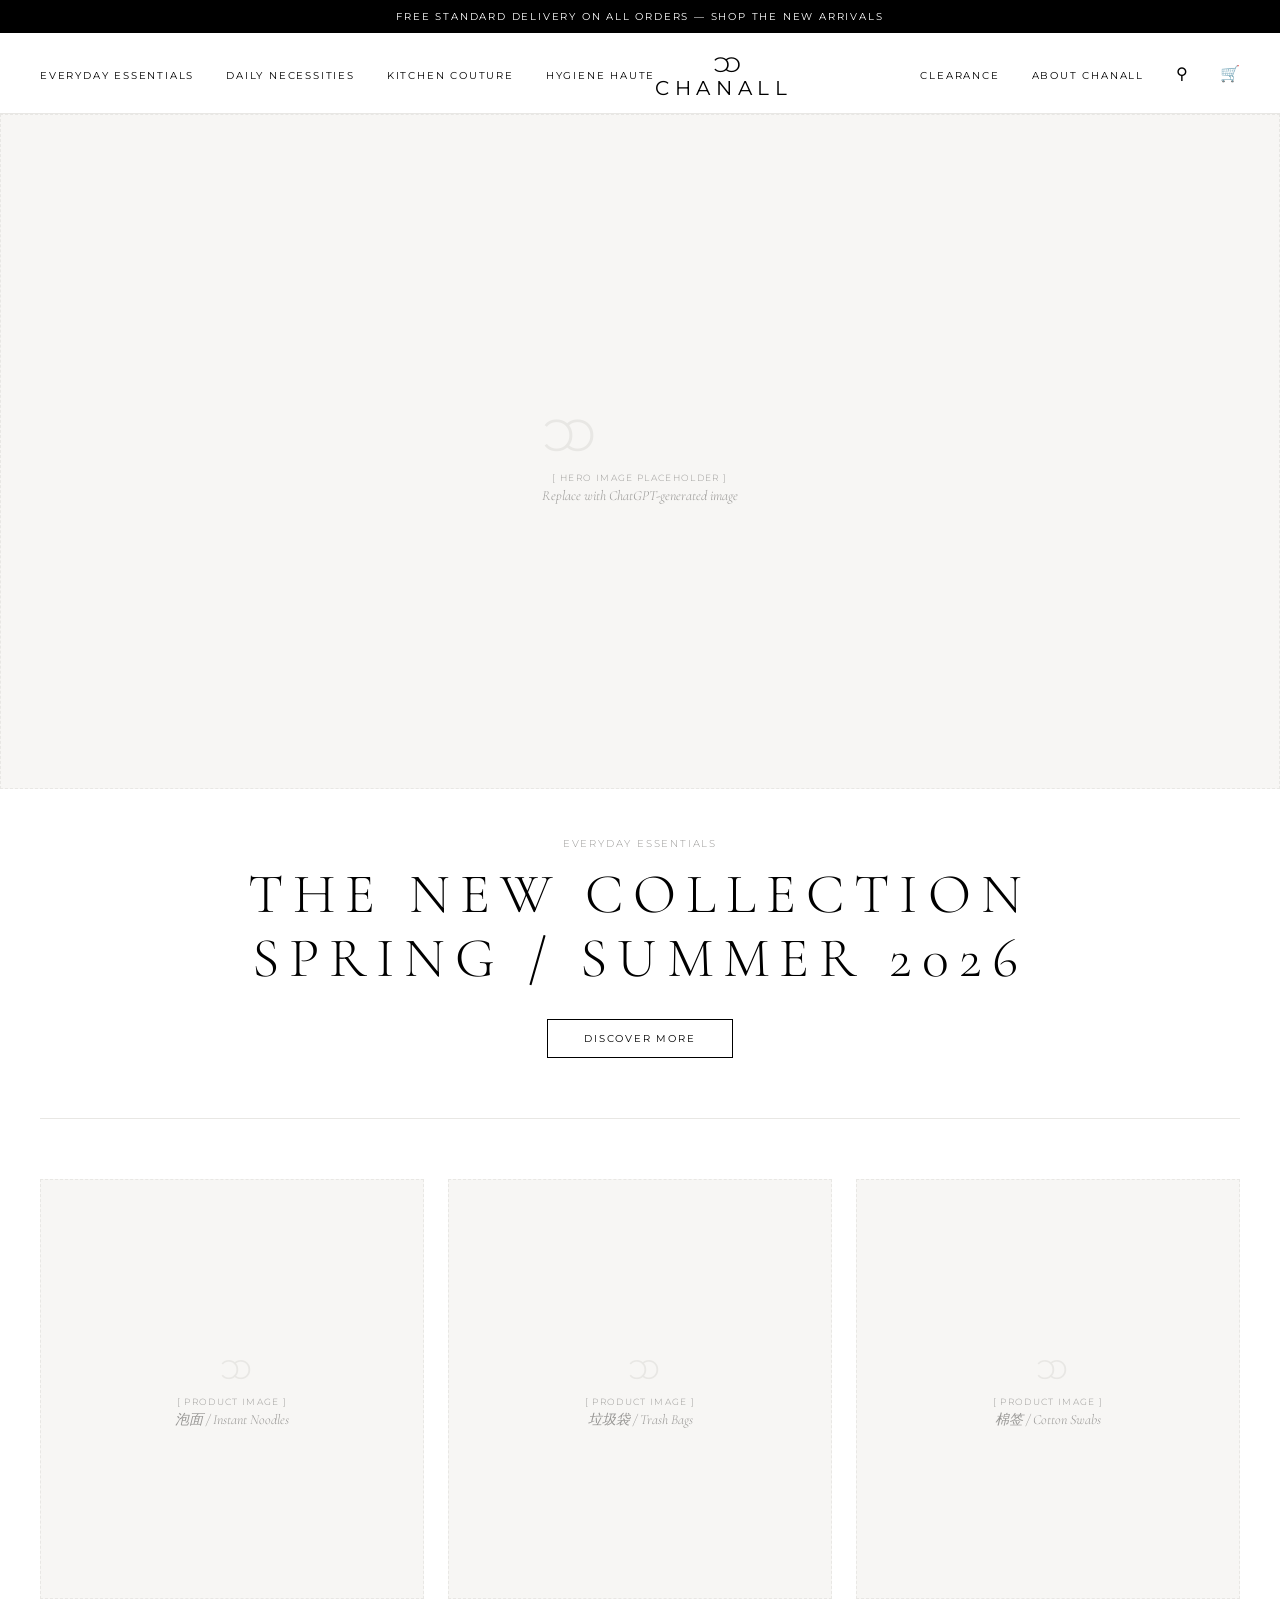
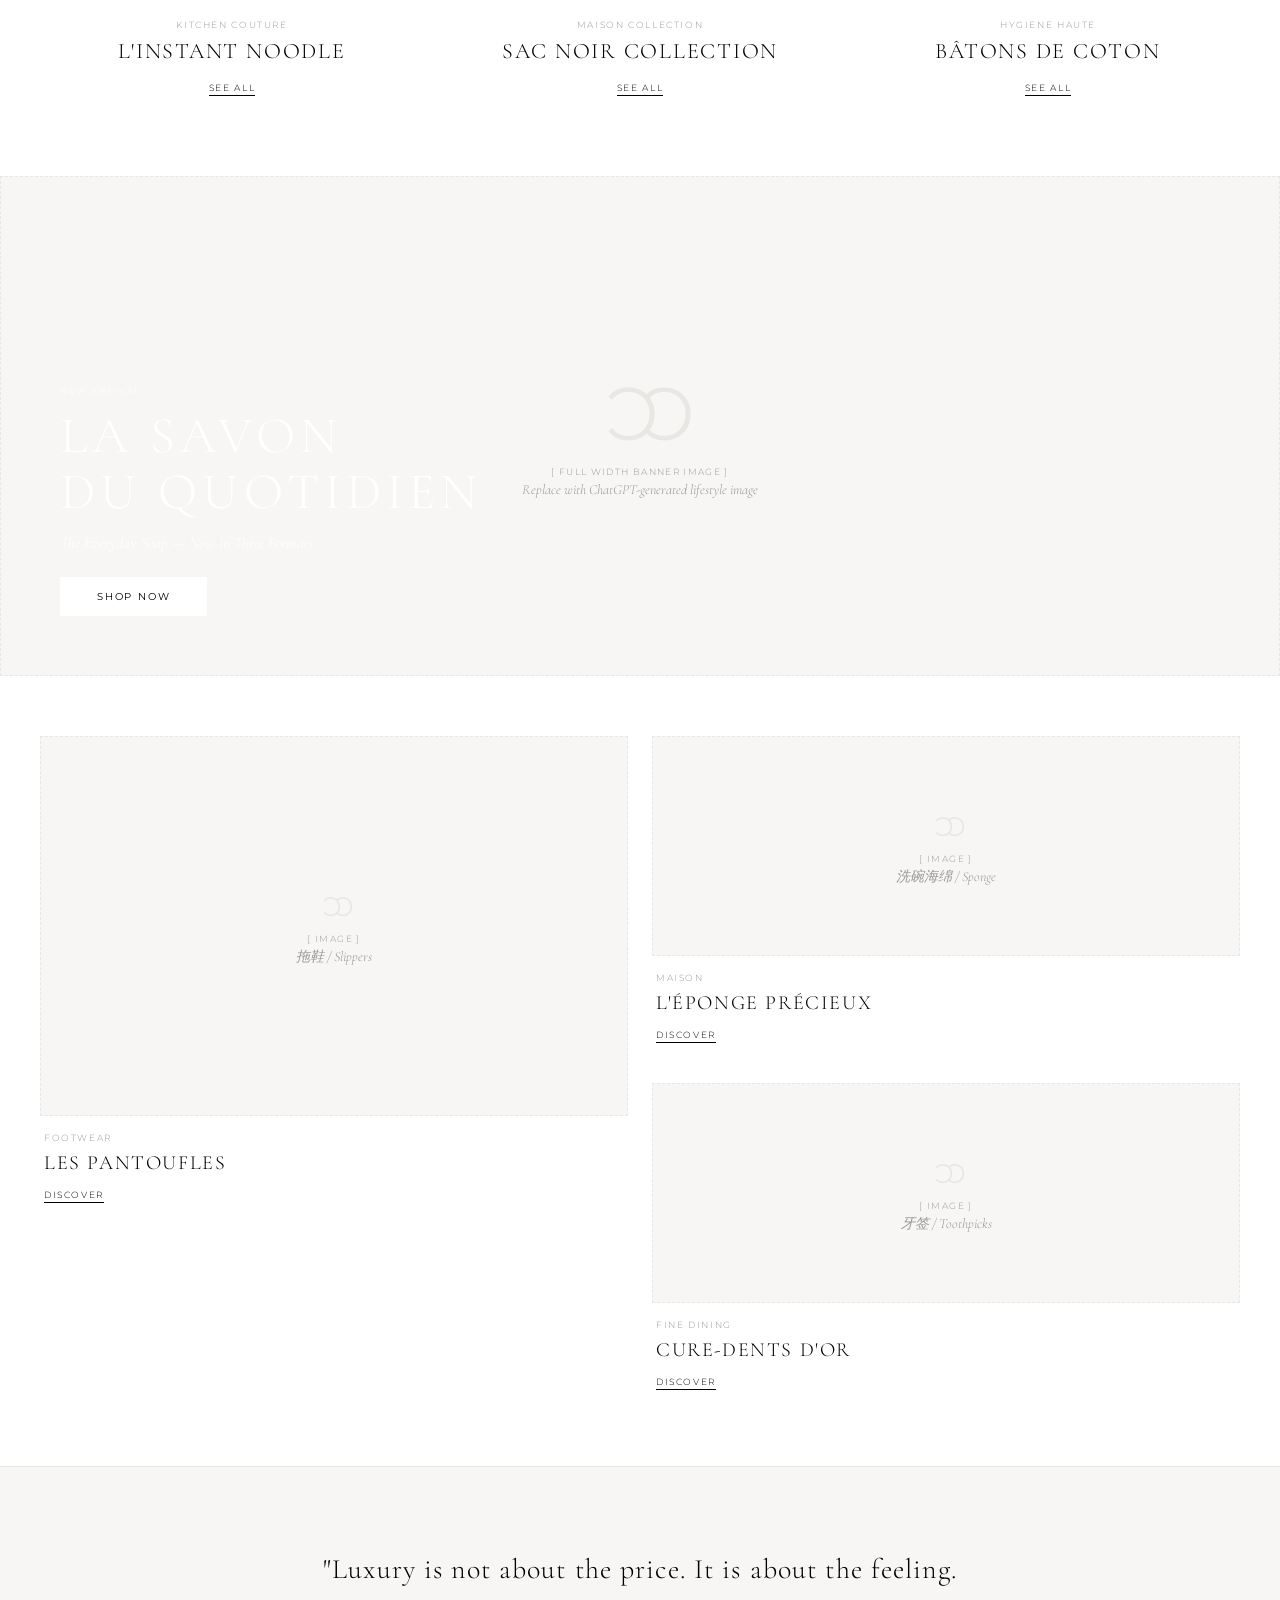
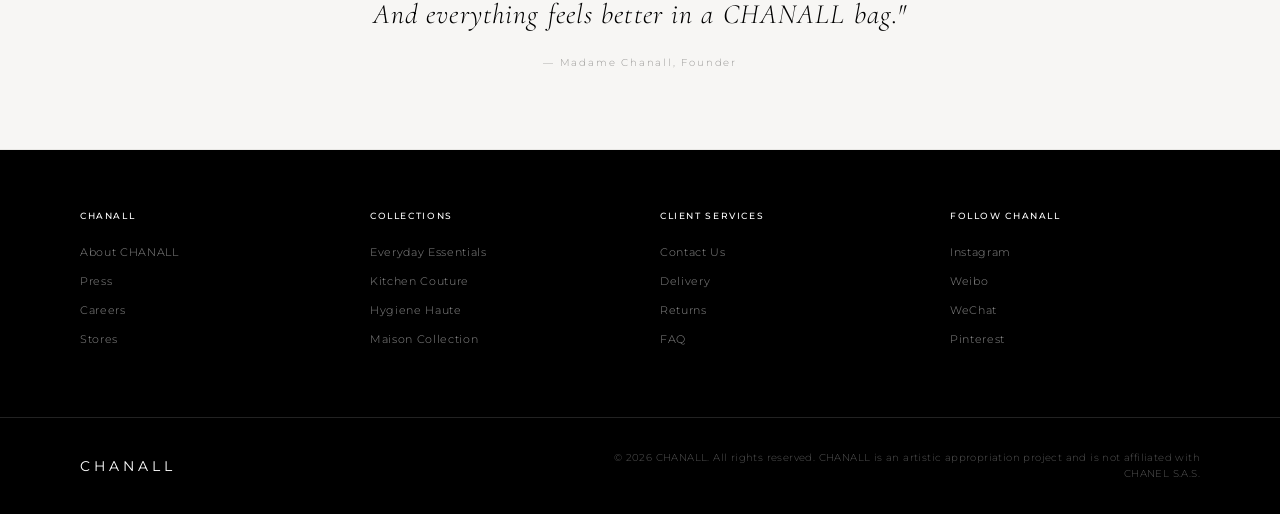
==== index.html @ a4c9423a "Add files via upload" ====
<!DOCTYPE html>
<html lang="en">
<head>
  <meta charset="UTF-8" />
  <meta name="viewport" content="width=device-width, initial-scale=1.0" />
  <title>CHANALL — Official Website</title>
  <link rel="stylesheet" href="style.css" />
  <link href="https://fonts.googleapis.com/css2?family=Cormorant+Garamond:ital,wght@0,300;0,400;0,500;1,300;1,400&family=Montserrat:wght@300;400;500&display=swap" rel="stylesheet" />
</head>
<body>

  <!-- TOP ANNOUNCEMENT BAR -->
  <div class="announcement-bar">
    FREE STANDARD DELIVERY ON ALL ORDERS — SHOP THE NEW ARRIVALS
  </div>

  <!-- HEADER / NAV -->
  <header class="site-header">
    <nav class="nav-top">
      <ul class="nav-left">
        <li><a href="collection.html">EVERYDAY ESSENTIALS</a></li>
        <li><a href="collection.html">DAILY NECESSITIES</a></li>
        <li><a href="collection.html">KITCHEN COUTURE</a></li>
        <li><a href="collection.html">HYGIENE HAUTE</a></li>
      </ul>
      <div class="logo">
        <a href="index.html">
          <div class="logo-emblem">
            <span class="cc-logo">ↄↄ</span>
          </div>
          <div class="brand-name">CHANALL</div>
        </a>
      </div>
      <ul class="nav-right">
        <li><a href="collection.html">CLEARANCE</a></li>
        <li><a href="about.html">ABOUT CHANALL</a></li>
        <li><a href="#" class="icon-link">&#9906;</a></li>
        <li><a href="#" class="icon-link">&#128722;</a></li>
      </ul>
    </nav>
  </header>

  <!-- HERO SECTION -->
  <section class="hero">
    <div class="hero-image-wrapper">
      <div class="hero-placeholder">
        <div class="placeholder-inner">
          <span class="cc-watermark">ↄↄ</span>
          <p class="placeholder-label">[ HERO IMAGE PLACEHOLDER ]</p>
          <p class="placeholder-sub">Replace with ChatGPT-generated image</p>
        </div>
      </div>
    </div>
    <div class="hero-text">
      <p class="hero-category">EVERYDAY ESSENTIALS</p>
      <h1 class="hero-title">THE NEW COLLECTION<br>SPRING / SUMMER 2026</h1>
      <a href="collection.html" class="btn-outline">DISCOVER MORE</a>
    </div>
  </section>

  <!-- DIVIDER -->
  <div class="section-divider"></div>

  <!-- FEATURED CATEGORIES -->
  <section class="featured-categories">
    <div class="category-grid">

      <div class="category-card">
        <div class="card-img-placeholder">
          <span class="cc-watermark small">ↄↄ</span>
          <p class="placeholder-label">[ PRODUCT IMAGE ]</p>
          <p class="placeholder-sub">泡面 / Instant Noodles</p>
        </div>
        <div class="card-text">
          <p class="card-cat">KITCHEN COUTURE</p>
          <h2 class="card-title">L'INSTANT NOODLE</h2>
          <a href="collection.html" class="card-link">SEE ALL</a>
        </div>
      </div>

      <div class="category-card">
        <div class="card-img-placeholder">
          <span class="cc-watermark small">ↄↄ</span>
          <p class="placeholder-label">[ PRODUCT IMAGE ]</p>
          <p class="placeholder-sub">垃圾袋 / Trash Bags</p>
        </div>
        <div class="card-text">
          <p class="card-cat">MAISON COLLECTION</p>
          <h2 class="card-title">SAC NOIR COLLECTION</h2>
          <a href="collection.html" class="card-link">SEE ALL</a>
        </div>
      </div>

      <div class="category-card">
        <div class="card-img-placeholder">
          <span class="cc-watermark small">ↄↄ</span>
          <p class="placeholder-label">[ PRODUCT IMAGE ]</p>
          <p class="placeholder-sub">棉签 / Cotton Swabs</p>
        </div>
        <div class="card-text">
          <p class="card-cat">HYGIENE HAUTE</p>
          <h2 class="card-title">BÂTONS DE COTON</h2>
          <a href="collection.html" class="card-link">SEE ALL</a>
        </div>
      </div>

    </div>
  </section>

  <!-- FULL WIDTH BANNER -->
  <section class="full-banner">
    <div class="banner-img-placeholder">
      <span class="cc-watermark large">ↄↄ</span>
      <p class="placeholder-label">[ FULL WIDTH BANNER IMAGE ]</p>
      <p class="placeholder-sub">Replace with ChatGPT-generated lifestyle image</p>
    </div>
    <div class="banner-text-overlay">
      <p class="banner-cat">NEW ARRIVAL</p>
      <h2 class="banner-title">LA SAVON<br>DU QUOTIDIEN</h2>
      <p class="banner-sub">The Everyday Soap — Now in Three Formats</p>
      <a href="collection.html" class="btn-solid">SHOP NOW</a>
    </div>
  </section>

  <!-- EDITORIAL STRIP -->
  <section class="editorial-strip">
    <div class="editorial-grid">
      <div class="editorial-card tall">
        <div class="editorial-img-placeholder">
          <span class="cc-watermark small">ↄↄ</span>
          <p class="placeholder-label">[ IMAGE ]</p>
          <p class="placeholder-sub">拖鞋 / Slippers</p>
        </div>
        <div class="editorial-text">
          <p class="card-cat">FOOTWEAR</p>
          <h3>LES PANTOUFLES</h3>
          <a href="collection.html" class="card-link">DISCOVER</a>
        </div>
      </div>
      <div class="editorial-right">
        <div class="editorial-card">
          <div class="editorial-img-placeholder short">
            <span class="cc-watermark small">ↄↄ</span>
            <p class="placeholder-label">[ IMAGE ]</p>
            <p class="placeholder-sub">洗碗海绵 / Sponge</p>
          </div>
          <div class="editorial-text">
            <p class="card-cat">MAISON</p>
            <h3>L'ÉPONGE PRÉCIEUX</h3>
            <a href="collection.html" class="card-link">DISCOVER</a>
          </div>
        </div>
        <div class="editorial-card">
          <div class="editorial-img-placeholder short">
            <span class="cc-watermark small">ↄↄ</span>
            <p class="placeholder-label">[ IMAGE ]</p>
            <p class="placeholder-sub">牙签 / Toothpicks</p>
          </div>
          <div class="editorial-text">
            <p class="card-cat">FINE DINING</p>
            <h3>CURE-DENTS D'OR</h3>
            <a href="collection.html" class="card-link">DISCOVER</a>
          </div>
        </div>
      </div>
    </div>
  </section>

  <!-- BRAND QUOTE -->
  <section class="brand-quote">
    <blockquote>
      "Luxury is not about the price. It is about the feeling.<br>
      <em>And everything feels better in a CHANALL bag."</em>
    </blockquote>
    <p class="quote-attr">— Madame Chanall, Founder</p>
  </section>

  <!-- FOOTER -->
  <footer class="site-footer">
    <div class="footer-top">
      <div class="footer-col">
        <h4>CHANALL</h4>
        <ul>
          <li><a href="about.html">About CHANALL</a></li>
          <li><a href="#">Press</a></li>
          <li><a href="#">Careers</a></li>
          <li><a href="#">Stores</a></li>
        </ul>
      </div>
      <div class="footer-col">
        <h4>COLLECTIONS</h4>
        <ul>
          <li><a href="collection.html">Everyday Essentials</a></li>
          <li><a href="collection.html">Kitchen Couture</a></li>
          <li><a href="collection.html">Hygiene Haute</a></li>
          <li><a href="collection.html">Maison Collection</a></li>
        </ul>
      </div>
      <div class="footer-col">
        <h4>CLIENT SERVICES</h4>
        <ul>
          <li><a href="#">Contact Us</a></li>
          <li><a href="#">Delivery</a></li>
          <li><a href="#">Returns</a></li>
          <li><a href="#">FAQ</a></li>
        </ul>
      </div>
      <div class="footer-col">
        <h4>FOLLOW CHANALL</h4>
        <ul>
          <li><a href="#">Instagram</a></li>
          <li><a href="#">Weibo</a></li>
          <li><a href="#">WeChat</a></li>
          <li><a href="#">Pinterest</a></li>
        </ul>
      </div>
    </div>
    <div class="footer-bottom">
      <div class="footer-logo">CHANALL</div>
      <p class="footer-legal">© 2026 CHANALL. All rights reserved. CHANALL is an artistic appropriation project and is not affiliated with CHANEL S.A.S.</p>
    </div>
  </footer>

</body>
</html>
---- style.css ----
/* =============================================
   CHANALL — Official Stylesheet
   Inspired by (stolen from) luxury fashion
   ============================================= */

@import url('https://fonts.googleapis.com/css2?family=Cormorant+Garamond:ital,wght@0,300;0,400;0,500;1,300;1,400&family=Montserrat:wght@300;400;500&display=swap');

/* === RESET & BASE === */
*, *::before, *::after {
  box-sizing: border-box;
  margin: 0;
  padding: 0;
}

:root {
  --black: #000000;
  --white: #ffffff;
  --off-white: #f7f6f4;
  --light-gray: #e8e7e4;
  --mid-gray: #999896;
  --dark-gray: #333333;
  --font-display: 'Cormorant Garamond', Georgia, serif;
  --font-sans: 'Montserrat', Arial, sans-serif;
  --letter-spacing-wide: 0.18em;
  --letter-spacing-xl: 0.28em;
}

html {
  font-size: 16px;
  -webkit-font-smoothing: antialiased;
}

body {
  font-family: var(--font-sans);
  background: var(--white);
  color: var(--black);
  font-weight: 300;
}

a {
  color: inherit;
  text-decoration: none;
}

ul {
  list-style: none;
}

/* === ANNOUNCEMENT BAR === */
.announcement-bar {
  background: var(--black);
  color: var(--white);
  text-align: center;
  font-family: var(--font-sans);
  font-size: 10px;
  font-weight: 400;
  letter-spacing: var(--letter-spacing-wide);
  padding: 10px 20px;
}

/* === HEADER / NAV === */
.site-header {
  position: sticky;
  top: 0;
  z-index: 100;
  background: var(--white);
  border-bottom: 1px solid var(--light-gray);
}

.nav-top {
  display: flex;
  align-items: center;
  justify-content: space-between;
  padding: 0 40px;
  height: 80px;
  max-width: 1600px;
  margin: 0 auto;
}

.nav-left,
.nav-right {
  display: flex;
  align-items: center;
  gap: 32px;
  flex: 1;
}

.nav-right {
  justify-content: flex-end;
}

.nav-left li a,
.nav-right li a {
  font-family: var(--font-sans);
  font-size: 10px;
  font-weight: 400;
  letter-spacing: var(--letter-spacing-wide);
  color: var(--black);
  transition: color 0.2s;
  white-space: nowrap;
}

.nav-left li a:hover,
.nav-right li a:hover,
.nav-left li a.active,
.nav-right li a.active {
  color: var(--mid-gray);
}

.icon-link {
  font-size: 16px !important;
  letter-spacing: 0 !important;
}

/* === LOGO === */
.logo {
  text-align: center;
  flex-shrink: 0;
}

.logo a {
  display: flex;
  flex-direction: column;
  align-items: center;
  gap: 2px;
}

.cc-logo {
  font-size: 28px;
  letter-spacing: -6px;
  display: block;
  line-height: 1;
  transform: scaleX(1.1);
}

.brand-name {
  font-family: var(--font-sans);
  font-size: 20px;
  font-weight: 400;
  letter-spacing: var(--letter-spacing-xl);
  line-height: 1;
}

/* === PLACEHOLDERS (replace with real images) === */
.hero-placeholder,
.card-img-placeholder,
.banner-img-placeholder,
.editorial-img-placeholder,
.product-img-placeholder,
.about-hero-img {
  background: var(--off-white);
  display: flex;
  flex-direction: column;
  align-items: center;
  justify-content: center;
  position: relative;
  border: 1px dashed var(--light-gray);
}

.hero-placeholder { height: 75vh; min-height: 500px; }
.card-img-placeholder { height: 420px; }
.banner-img-placeholder { height: 500px; width: 100%; }
.editorial-img-placeholder { height: 380px; }
.editorial-img-placeholder.short { height: 220px; }
.product-img-placeholder { height: 340px; }
.about-hero-img { height: 60vh; min-height: 400px; }

.cc-watermark {
  font-size: 60px;
  color: var(--light-gray);
  letter-spacing: -12px;
  line-height: 1;
  display: block;
  margin-bottom: 12px;
}
.cc-watermark.small { font-size: 36px; letter-spacing: -8px; }
.cc-watermark.large { font-size: 100px; letter-spacing: -20px; }

.placeholder-label {
  font-family: var(--font-sans);
  font-size: 9px;
  letter-spacing: 0.15em;
  color: var(--mid-gray);
  text-align: center;
}

.placeholder-sub {
  font-family: var(--font-display);
  font-size: 14px;
  color: var(--mid-gray);
  text-align: center;
  font-style: italic;
  margin-top: 4px;
}

/* === HERO === */
.hero {
  position: relative;
  overflow: hidden;
}

.hero-image-wrapper {
  width: 100%;
}

.hero-text {
  text-align: center;
  padding: 48px 20px 60px;
  background: var(--white);
}

.hero-category {
  font-family: var(--font-sans);
  font-size: 10px;
  letter-spacing: var(--letter-spacing-wide);
  color: var(--mid-gray);
  margin-bottom: 12px;
}

.hero-title {
  font-family: var(--font-display);
  font-size: clamp(32px, 5vw, 56px);
  font-weight: 300;
  letter-spacing: var(--letter-spacing-wide);
  line-height: 1.15;
  margin-bottom: 28px;
}

/* === BUTTONS === */
.btn-outline {
  display: inline-block;
  border: 1px solid var(--black);
  padding: 12px 36px;
  font-family: var(--font-sans);
  font-size: 10px;
  font-weight: 400;
  letter-spacing: var(--letter-spacing-wide);
  transition: background 0.25s, color 0.25s;
}

.btn-outline:hover {
  background: var(--black);
  color: var(--white);
}

.btn-solid {
  display: inline-block;
  background: var(--white);
  color: var(--black);
  border: 1px solid var(--white);
  padding: 12px 36px;
  font-family: var(--font-sans);
  font-size: 10px;
  font-weight: 400;
  letter-spacing: var(--letter-spacing-wide);
  transition: background 0.25s, color 0.25s;
}

.btn-solid:hover {
  background: transparent;
  color: var(--white);
}

/* === SECTION DIVIDER === */
.section-divider {
  height: 1px;
  background: var(--light-gray);
  margin: 0 40px;
}

/* === FEATURED CATEGORIES === */
.featured-categories {
  padding: 60px 40px;
  max-width: 1600px;
  margin: 0 auto;
}

.category-grid {
  display: grid;
  grid-template-columns: repeat(3, 1fr);
  gap: 24px;
}

.category-card {
  display: flex;
  flex-direction: column;
}

.card-text {
  padding: 20px 4px;
  text-align: center;
}

.card-cat {
  font-family: var(--font-sans);
  font-size: 9px;
  letter-spacing: var(--letter-spacing-wide);
  color: var(--mid-gray);
  margin-bottom: 8px;
}

.card-title,
h2.card-title {
  font-family: var(--font-display);
  font-size: 22px;
  font-weight: 300;
  letter-spacing: 0.08em;
  margin-bottom: 12px;
}

.card-link {
  font-family: var(--font-sans);
  font-size: 9px;
  letter-spacing: var(--letter-spacing-wide);
  border-bottom: 1px solid var(--black);
  padding-bottom: 2px;
  display: inline-block;
  transition: color 0.2s;
}

.card-link:hover {
  color: var(--mid-gray);
  border-color: var(--mid-gray);
}

/* === FULL WIDTH BANNER === */
.full-banner {
  position: relative;
  overflow: hidden;
}

.banner-text-overlay {
  position: absolute;
  bottom: 60px;
  left: 60px;
  color: var(--white);
}

.banner-cat {
  font-family: var(--font-sans);
  font-size: 9px;
  letter-spacing: var(--letter-spacing-wide);
  margin-bottom: 12px;
}

.banner-title {
  font-family: var(--font-display);
  font-size: clamp(36px, 4vw, 52px);
  font-weight: 300;
  letter-spacing: 0.1em;
  line-height: 1.1;
  margin-bottom: 12px;
}

.banner-sub {
  font-family: var(--font-display);
  font-size: 16px;
  font-style: italic;
  margin-bottom: 24px;
  font-weight: 300;
}

/* === EDITORIAL STRIP === */
.editorial-strip {
  padding: 60px 40px;
  max-width: 1600px;
  margin: 0 auto;
}

.editorial-grid {
  display: grid;
  grid-template-columns: 1fr 1fr;
  gap: 24px;
}

.editorial-card {
  display: flex;
  flex-direction: column;
}

.editorial-right {
  display: flex;
  flex-direction: column;
  gap: 24px;
}

.editorial-text {
  padding: 16px 4px;
}

.editorial-text h3 {
  font-family: var(--font-display);
  font-size: 20px;
  font-weight: 300;
  letter-spacing: 0.08em;
  margin-bottom: 8px;
}

/* === BRAND QUOTE === */
.brand-quote {
  padding: 80px 40px;
  text-align: center;
  background: var(--off-white);
  border-top: 1px solid var(--light-gray);
  border-bottom: 1px solid var(--light-gray);
}

.brand-quote.small { padding: 60px 40px; }
.brand-quote.about-quote { background: var(--black); color: var(--white); border-color: var(--black); }

.brand-quote blockquote {
  font-family: var(--font-display);
  font-size: clamp(20px, 2.5vw, 28px);
  font-weight: 300;
  line-height: 1.6;
  letter-spacing: 0.04em;
  max-width: 800px;
  margin: 0 auto 20px;
}

.quote-attr {
  font-family: var(--font-sans);
  font-size: 10px;
  letter-spacing: var(--letter-spacing-wide);
  color: var(--mid-gray);
}

.about-quote .quote-attr { color: #888; }

/* === PAGE HEADER === */
.page-header {
  padding: 60px 40px 40px;
  text-align: center;
  max-width: 1600px;
  margin: 0 auto;
}

.page-breadcrumb {
  font-family: var(--font-sans);
  font-size: 10px;
  letter-spacing: 0.12em;
  color: var(--mid-gray);
  margin-bottom: 16px;
}

.page-breadcrumb a:hover { text-decoration: underline; }

.page-title {
  font-family: var(--font-display);
  font-size: clamp(32px, 4vw, 48px);
  font-weight: 300;
  letter-spacing: var(--letter-spacing-wide);
  margin-bottom: 12px;
}

.page-subtitle {
  font-family: var(--font-display);
  font-size: 16px;
  font-style: italic;
  color: var(--mid-gray);
}

/* === FILTER BAR === */
.filter-bar {
  display: flex;
  align-items: center;
  gap: 16px;
  padding: 0 40px 32px;
  max-width: 1600px;
  margin: 0 auto;
  flex-wrap: wrap;
  border-bottom: 1px solid var(--light-gray);
}

.filter-label {
  font-family: var(--font-sans);
  font-size: 9px;
  letter-spacing: var(--letter-spacing-wide);
  color: var(--mid-gray);
}

.filter-btn {
  font-family: var(--font-sans);
  font-size: 9px;
  letter-spacing: var(--letter-spacing-wide);
  background: none;
  border: 1px solid var(--light-gray);
  padding: 8px 18px;
  cursor: pointer;
  transition: all 0.2s;
  color: var(--black);
}

.filter-btn:hover, .filter-btn.active {
  background: var(--black);
  color: var(--white);
  border-color: var(--black);
}

.filter-count {
  font-family: var(--font-sans);
  font-size: 9px;
  letter-spacing: 0.08em;
  color: var(--mid-gray);
  margin-left: auto;
}

/* === PRODUCT GRID === */
.product-grid-section {
  padding: 48px 40px;
  max-width: 1600px;
  margin: 0 auto;
}

.product-grid {
  display: grid;
  grid-template-columns: repeat(4, 1fr);
  gap: 32px 24px;
}

.product-card {
  display: flex;
  flex-direction: column;
}

.product-info {
  padding: 16px 0;
}

.product-cat {
  font-family: var(--font-sans);
  font-size: 8px;
  letter-spacing: var(--letter-spacing-wide);
  color: var(--mid-gray);
  margin-bottom: 6px;
}

.product-name {
  font-family: var(--font-display);
  font-size: 16px;
  font-weight: 300;
  letter-spacing: 0.06em;
  line-height: 1.4;
  margin-bottom: 10px;
}

.product-name em {
  display: block;
  font-size: 13px;
  color: var(--mid-gray);
}

.product-price {
  font-family: var(--font-sans);
  font-size: 13px;
  font-weight: 400;
  letter-spacing: 0.06em;
  margin-bottom: 2px;
}

.product-orig-price {
  font-family: var(--font-display);
  font-size: 11px;
  font-style: italic;
  color: var(--mid-gray);
  margin-bottom: 12px;
}

.product-cta {
  display: inline-block;
  font-family: var(--font-sans);
  font-size: 8px;
  letter-spacing: var(--letter-spacing-wide);
  border-bottom: 1px solid var(--black);
  padding-bottom: 2px;
  transition: color 0.2s;
}

.product-cta:hover {
  color: var(--mid-gray);
  border-color: var(--mid-gray);
}

/* === ABOUT PAGE === */
.about-hero {
  display: grid;
  grid-template-columns: 1fr 1fr;
  min-height: 60vh;
}

.about-hero-text {
  display: flex;
  flex-direction: column;
  justify-content: center;
  padding: 60px;
  background: var(--off-white);
}

.about-title {
  font-family: var(--font-display);
  font-size: clamp(40px, 5vw, 64px);
  font-weight: 300;
  letter-spacing: var(--letter-spacing-wide);
  line-height: 1.1;
  margin-top: 20px;
}

.about-content {
  max-width: 1200px;
  margin: 0 auto;
  padding: 80px 40px;
}

.about-block {
  display: grid;
  grid-template-columns: 200px 1fr;
  gap: 60px;
  align-items: start;
}

.about-block-label {
  font-family: var(--font-sans);
  font-size: 9px;
  letter-spacing: var(--letter-spacing-wide);
  color: var(--mid-gray);
  padding-top: 6px;
}

.about-block-text p {
  font-family: var(--font-display);
  font-size: 18px;
  line-height: 1.8;
  font-weight: 300;
  margin-bottom: 20px;
  color: var(--dark-gray);
}

.about-divider {
  height: 1px;
  background: var(--light-gray);
  margin: 60px 0;
}

/* === TIMELINE === */
.about-timeline {
  padding: 20px 0;
}

.timeline-title {
  font-family: var(--font-sans);
  font-size: 10px;
  letter-spacing: var(--letter-spacing-wide);
  margin-bottom: 48px;
  color: var(--mid-gray);
}

.timeline {
  position: relative;
  padding-left: 200px;
}

.timeline::before {
  content: '';
  position: absolute;
  left: 160px;
  top: 0;
  bottom: 0;
  width: 1px;
  background: var(--light-gray);
}

.timeline-item {
  position: relative;
  display: grid;
  grid-template-columns: 160px 1fr;
  margin-left: -200px;
  margin-bottom: 48px;
  gap: 40px;
}

.timeline-item::before {
  content: '';
  position: absolute;
  left: 155px;
  top: 8px;
  width: 9px;
  height: 9px;
  border-radius: 50%;
  background: var(--black);
}

.timeline-year {
  font-family: var(--font-display);
  font-size: 24px;
  font-weight: 300;
  text-align: right;
  padding-right: 28px;
  color: var(--mid-gray);
  padding-top: 2px;
}

.timeline-content h3 {
  font-family: var(--font-display);
  font-size: 20px;
  font-weight: 400;
  letter-spacing: 0.04em;
  margin-bottom: 8px;
}

.timeline-content p {
  font-family: var(--font-display);
  font-size: 16px;
  line-height: 1.7;
  color: var(--dark-gray);
}

/* === VALUES === */
.about-values { padding: 20px 0; }

.values-title {
  font-family: var(--font-sans);
  font-size: 10px;
  letter-spacing: var(--letter-spacing-wide);
  color: var(--mid-gray);
  margin-bottom: 48px;
}

.values-grid {
  display: grid;
  grid-template-columns: repeat(3, 1fr);
  gap: 48px;
}

.value-number {
  font-family: var(--font-display);
  font-size: 48px;
  color: var(--light-gray);
  line-height: 1;
  margin-bottom: 12px;
}

.value-item h3 {
  font-family: var(--font-sans);
  font-size: 10px;
  letter-spacing: var(--letter-spacing-wide);
  margin-bottom: 14px;
}

.value-item p {
  font-family: var(--font-display);
  font-size: 16px;
  line-height: 1.7;
  color: var(--dark-gray);
}

/* === ABOUT CTA === */
.about-cta {
  text-align: center;
  padding: 80px 40px;
  background: var(--off-white);
}

.about-cta-label {
  font-family: var(--font-sans);
  font-size: 9px;
  letter-spacing: var(--letter-spacing-wide);
  color: var(--mid-gray);
  margin-bottom: 16px;
}

.about-cta-title {
  font-family: var(--font-display);
  font-size: clamp(28px, 4vw, 48px);
  font-weight: 300;
  letter-spacing: var(--letter-spacing-wide);
  margin-bottom: 32px;
}

/* === FOOTER === */
.site-footer {
  background: var(--black);
  color: var(--white);
}

.footer-top {
  display: grid;
  grid-template-columns: repeat(4, 1fr);
  gap: 40px;
  padding: 60px 80px;
  max-width: 1600px;
  margin: 0 auto;
  border-bottom: 1px solid #222;
}

.footer-col h4 {
  font-family: var(--font-sans);
  font-size: 9px;
  font-weight: 500;
  letter-spacing: var(--letter-spacing-wide);
  margin-bottom: 20px;
  color: var(--white);
}

.footer-col ul li {
  margin-bottom: 10px;
}

.footer-col ul li a {
  font-family: var(--font-sans);
  font-size: 11px;
  font-weight: 300;
  color: #888;
  letter-spacing: 0.06em;
  transition: color 0.2s;
}

.footer-col ul li a:hover { color: var(--white); }

.footer-bottom {
  padding: 32px 80px;
  display: flex;
  align-items: center;
  justify-content: space-between;
  max-width: 1600px;
  margin: 0 auto;
}

.footer-logo {
  font-family: var(--font-sans);
  font-size: 14px;
  font-weight: 400;
  letter-spacing: var(--letter-spacing-xl);
  color: var(--white);
}

.footer-legal {
  font-family: var(--font-sans);
  font-size: 10px;
  color: #555;
  letter-spacing: 0.04em;
  text-align: right;
  max-width: 600px;
  line-height: 1.6;
}

/* === RESPONSIVE === */
@media (max-width: 1200px) {
  .product-grid { grid-template-columns: repeat(3, 1fr); }
}

@media (max-width: 900px) {
  .nav-left, .nav-right { display: none; }
  .category-grid { grid-template-columns: 1fr; }
  .editorial-grid { grid-template-columns: 1fr; }
  .product-grid { grid-template-columns: repeat(2, 1fr); }
  .about-hero { grid-template-columns: 1fr; }
  .about-block { grid-template-columns: 1fr; gap: 16px; }
  .values-grid { grid-template-columns: 1fr; }
  .footer-top { grid-template-columns: repeat(2, 1fr); padding: 40px; }
  .footer-bottom { flex-direction: column; gap: 16px; padding: 24px 40px; text-align: center; }
  .footer-legal { text-align: center; }
  .timeline { padding-left: 0; }
  .timeline::before { display: none; }
  .timeline-item { grid-template-columns: 80px 1fr; margin-left: 0; }
  .timeline-item::before { display: none; }
  .timeline-year { font-size: 16px; text-align: left; padding-right: 0; }
}

@media (max-width: 600px) {
  .nav-top { padding: 0 20px; }
  .featured-categories { padding: 40px 20px; }
  .product-grid { grid-template-columns: 1fr 1fr; gap: 20px; }
  .product-grid-section { padding: 32px 20px; }
  .about-content { padding: 48px 20px; }
  .footer-top { grid-template-columns: 1fr 1fr; padding: 32px 20px; }
  .section-divider { margin: 0 20px; }
  .brand-quote { padding: 48px 20px; }
  .banner-text-overlay { left: 24px; bottom: 32px; }
}
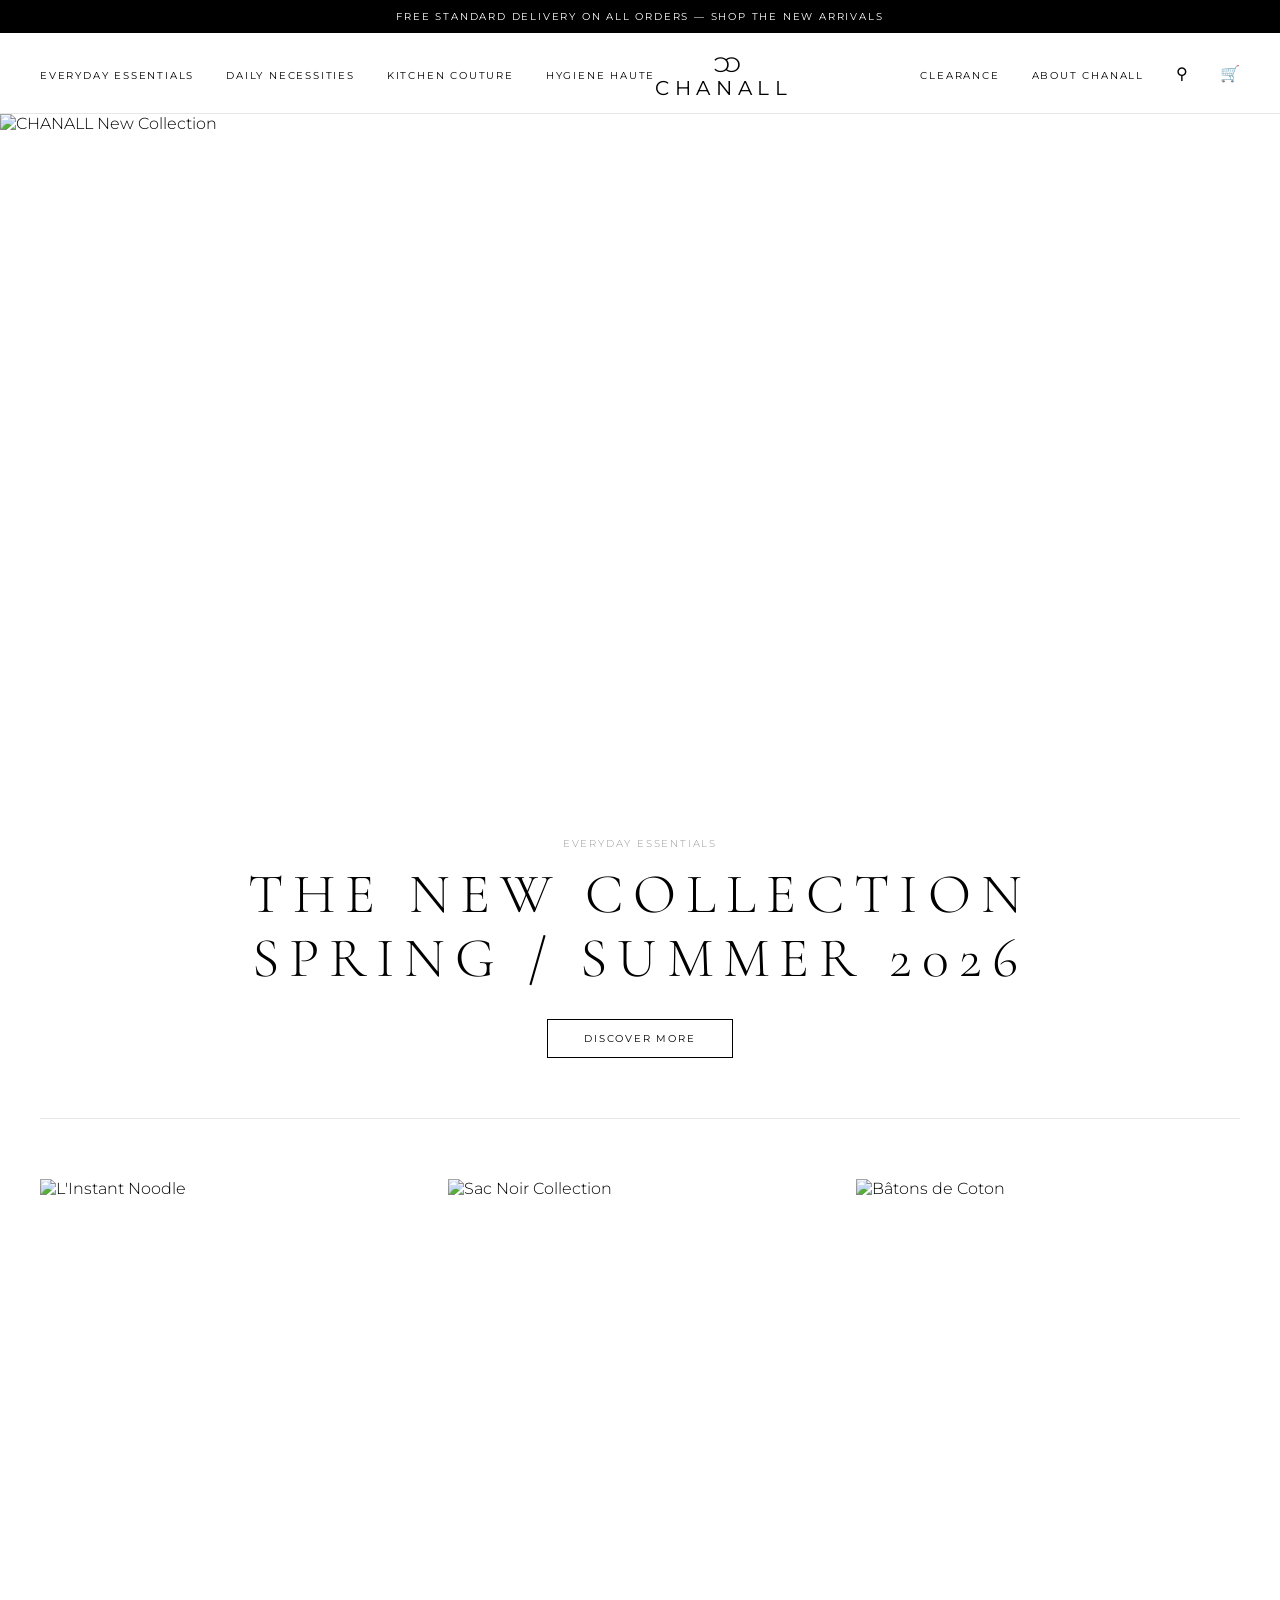
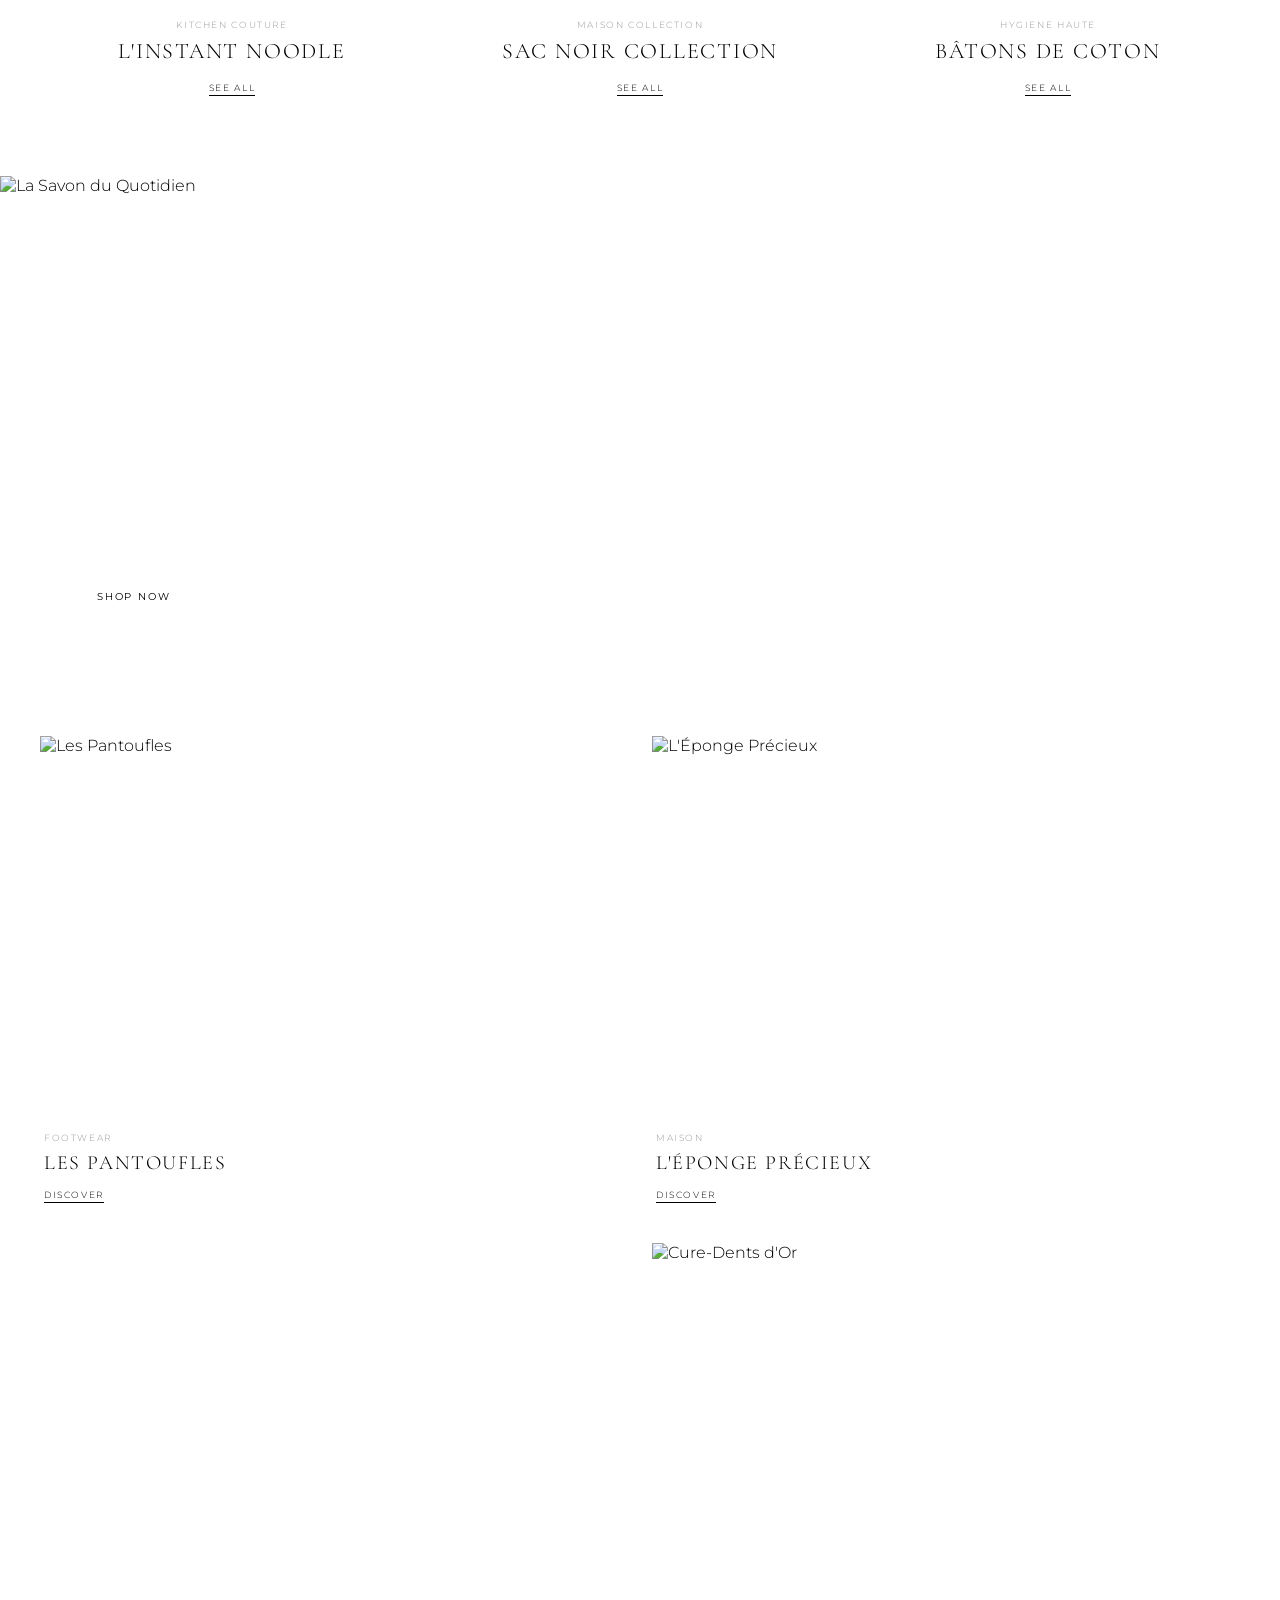
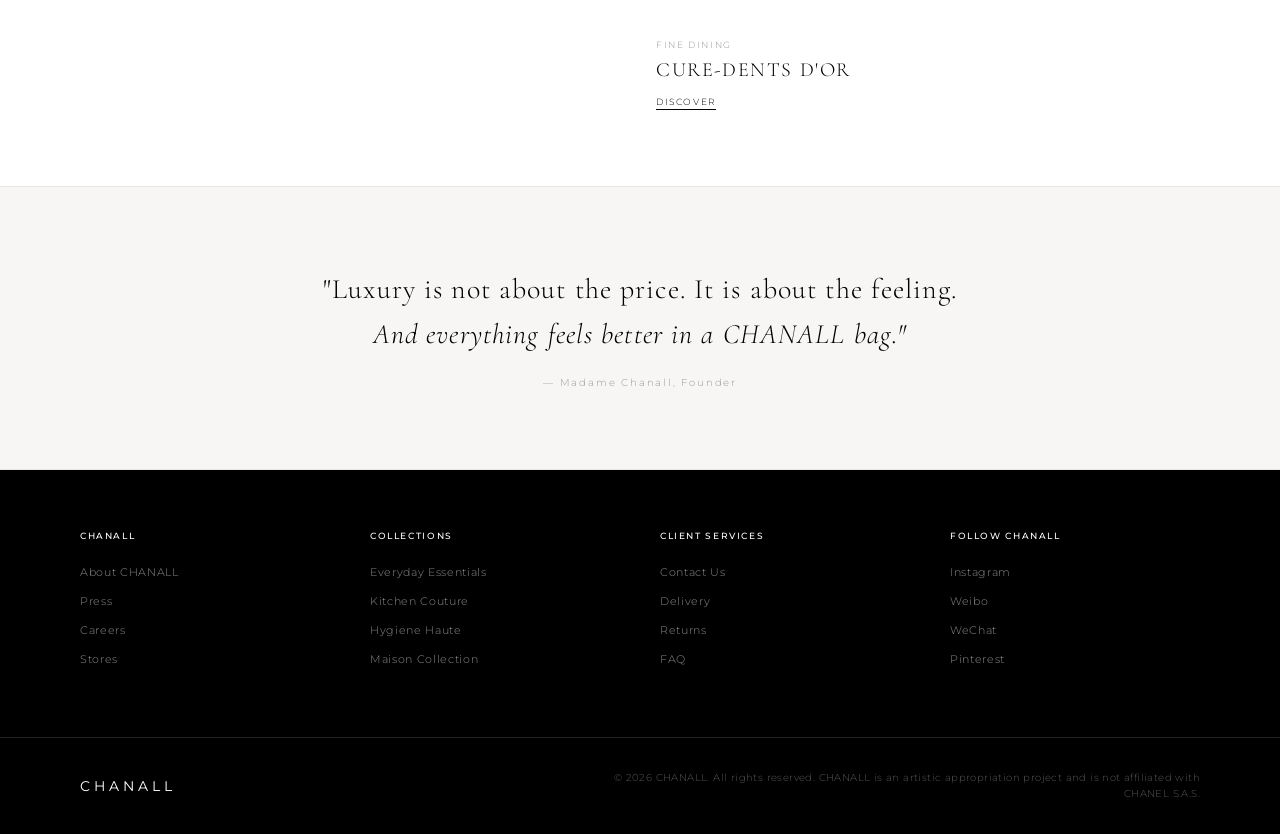
==== commit 31291984: "Add files via upload" ====
--- a/index.html
+++ b/index.html
@@ -43,13 +43,7 @@
   <!-- HERO SECTION -->
   <section class="hero">
     <div class="hero-image-wrapper">
-      <div class="hero-placeholder">
-        <div class="placeholder-inner">
-          <span class="cc-watermark">ↄↄ</span>
-          <p class="placeholder-label">[ HERO IMAGE PLACEHOLDER ]</p>
-          <p class="placeholder-sub">Replace with ChatGPT-generated image</p>
-        </div>
-      </div>
+      <img src="images/sydt.png" alt="CHANALL New Collection" class="hero-img" />
     </div>
     <div class="hero-text">
       <p class="hero-category">EVERYDAY ESSENTIALS</p>
@@ -66,11 +60,7 @@
     <div class="category-grid">
 
       <div class="category-card">
-        <div class="card-img-placeholder">
-          <span class="cc-watermark small">ↄↄ</span>
-          <p class="placeholder-label">[ PRODUCT IMAGE ]</p>
-          <p class="placeholder-sub">泡面 / Instant Noodles</p>
-        </div>
+        <img src="images/mf.png" alt="L'Instant Noodle" class="card-img" />
         <div class="card-text">
           <p class="card-cat">KITCHEN COUTURE</p>
           <h2 class="card-title">L'INSTANT NOODLE</h2>
@@ -79,11 +69,7 @@
       </div>
 
       <div class="category-card">
-        <div class="card-img-placeholder">
-          <span class="cc-watermark small">ↄↄ</span>
-          <p class="placeholder-label">[ PRODUCT IMAGE ]</p>
-          <p class="placeholder-sub">垃圾袋 / Trash Bags</p>
-        </div>
+        <img src="images/ljd.png" alt="Sac Noir Collection" class="card-img" />
         <div class="card-text">
           <p class="card-cat">MAISON COLLECTION</p>
           <h2 class="card-title">SAC NOIR COLLECTION</h2>
@@ -92,11 +78,7 @@
       </div>
 
       <div class="category-card">
-        <div class="card-img-placeholder">
-          <span class="cc-watermark small">ↄↄ</span>
-          <p class="placeholder-label">[ PRODUCT IMAGE ]</p>
-          <p class="placeholder-sub">棉签 / Cotton Swabs</p>
-        </div>
+        <img src="images/tmq.png" alt="Bâtons de Coton" class="card-img" />
         <div class="card-text">
           <p class="card-cat">HYGIENE HAUTE</p>
           <h2 class="card-title">BÂTONS DE COTON</h2>
@@ -109,11 +91,7 @@
 
   <!-- FULL WIDTH BANNER -->
   <section class="full-banner">
-    <div class="banner-img-placeholder">
-      <span class="cc-watermark large">ↄↄ</span>
-      <p class="placeholder-label">[ FULL WIDTH BANNER IMAGE ]</p>
-      <p class="placeholder-sub">Replace with ChatGPT-generated lifestyle image</p>
-    </div>
+    <img src="images/xsl.png" alt="La Savon du Quotidien" class="banner-img" />
     <div class="banner-text-overlay">
       <p class="banner-cat">NEW ARRIVAL</p>
       <h2 class="banner-title">LA SAVON<br>DU QUOTIDIEN</h2>
@@ -126,11 +104,7 @@
   <section class="editorial-strip">
     <div class="editorial-grid">
       <div class="editorial-card tall">
-        <div class="editorial-img-placeholder">
-          <span class="cc-watermark small">ↄↄ</span>
-          <p class="placeholder-label">[ IMAGE ]</p>
-          <p class="placeholder-sub">拖鞋 / Slippers</p>
-        </div>
+          <img src="images/tx.png" alt="Les Pantoufles" class="editorial-img" />
         <div class="editorial-text">
           <p class="card-cat">FOOTWEAR</p>
           <h3>LES PANTOUFLES</h3>
@@ -139,11 +113,7 @@
       </div>
       <div class="editorial-right">
         <div class="editorial-card">
-          <div class="editorial-img-placeholder short">
-            <span class="cc-watermark small">ↄↄ</span>
-            <p class="placeholder-label">[ IMAGE ]</p>
-            <p class="placeholder-sub">洗碗海绵 / Sponge</p>
-          </div>
+            <img src="images/xwhm.png" alt="L'Éponge Précieux" class="editorial-img" />
           <div class="editorial-text">
             <p class="card-cat">MAISON</p>
             <h3>L'ÉPONGE PRÉCIEUX</h3>
@@ -151,11 +121,7 @@
           </div>
         </div>
         <div class="editorial-card">
-          <div class="editorial-img-placeholder short">
-            <span class="cc-watermark small">ↄↄ</span>
-            <p class="placeholder-label">[ IMAGE ]</p>
-            <p class="placeholder-sub">牙签 / Toothpicks</p>
-          </div>
+            <img src="images/yq.png" alt="Cure-Dents d'Or" class="editorial-img" />
           <div class="editorial-text">
             <p class="card-cat">FINE DINING</p>
             <h3>CURE-DENTS D'OR</h3>
--- a/style.css
+++ b/style.css
@@ -4,6 +4,44 @@
    ============================================= */
 
 @import url('https://fonts.googleapis.com/css2?family=Cormorant+Garamond:ital,wght@0,300;0,400;0,500;1,300;1,400&family=Montserrat:wght@300;400;500&display=swap');
+
+/* === IMAGE STYLES === */
+.hero-img {
+  width: 100%;
+  height: 75vh;
+  min-height: 500px;
+  object-fit: cover;
+  display: block;
+}
+
+.banner-img {
+  width: 100%;
+  height: 500px;
+  object-fit: cover;
+  display: block;
+}
+
+.card-img {
+  width: 100%;
+  height: 420px;
+  object-fit: cover;
+  display: block;
+}
+
+.editorial-img {
+  width: 100%;
+  height: 380px;
+  object-fit: cover;
+  display: block;
+}
+
+.product-img {
+  width: 100%;
+  height: 340px;
+  object-fit: cover;
+  display: block;
+  background: var(--off-white);
+}
 
 /* === RESET & BASE === */
 *, *::before, *::after {
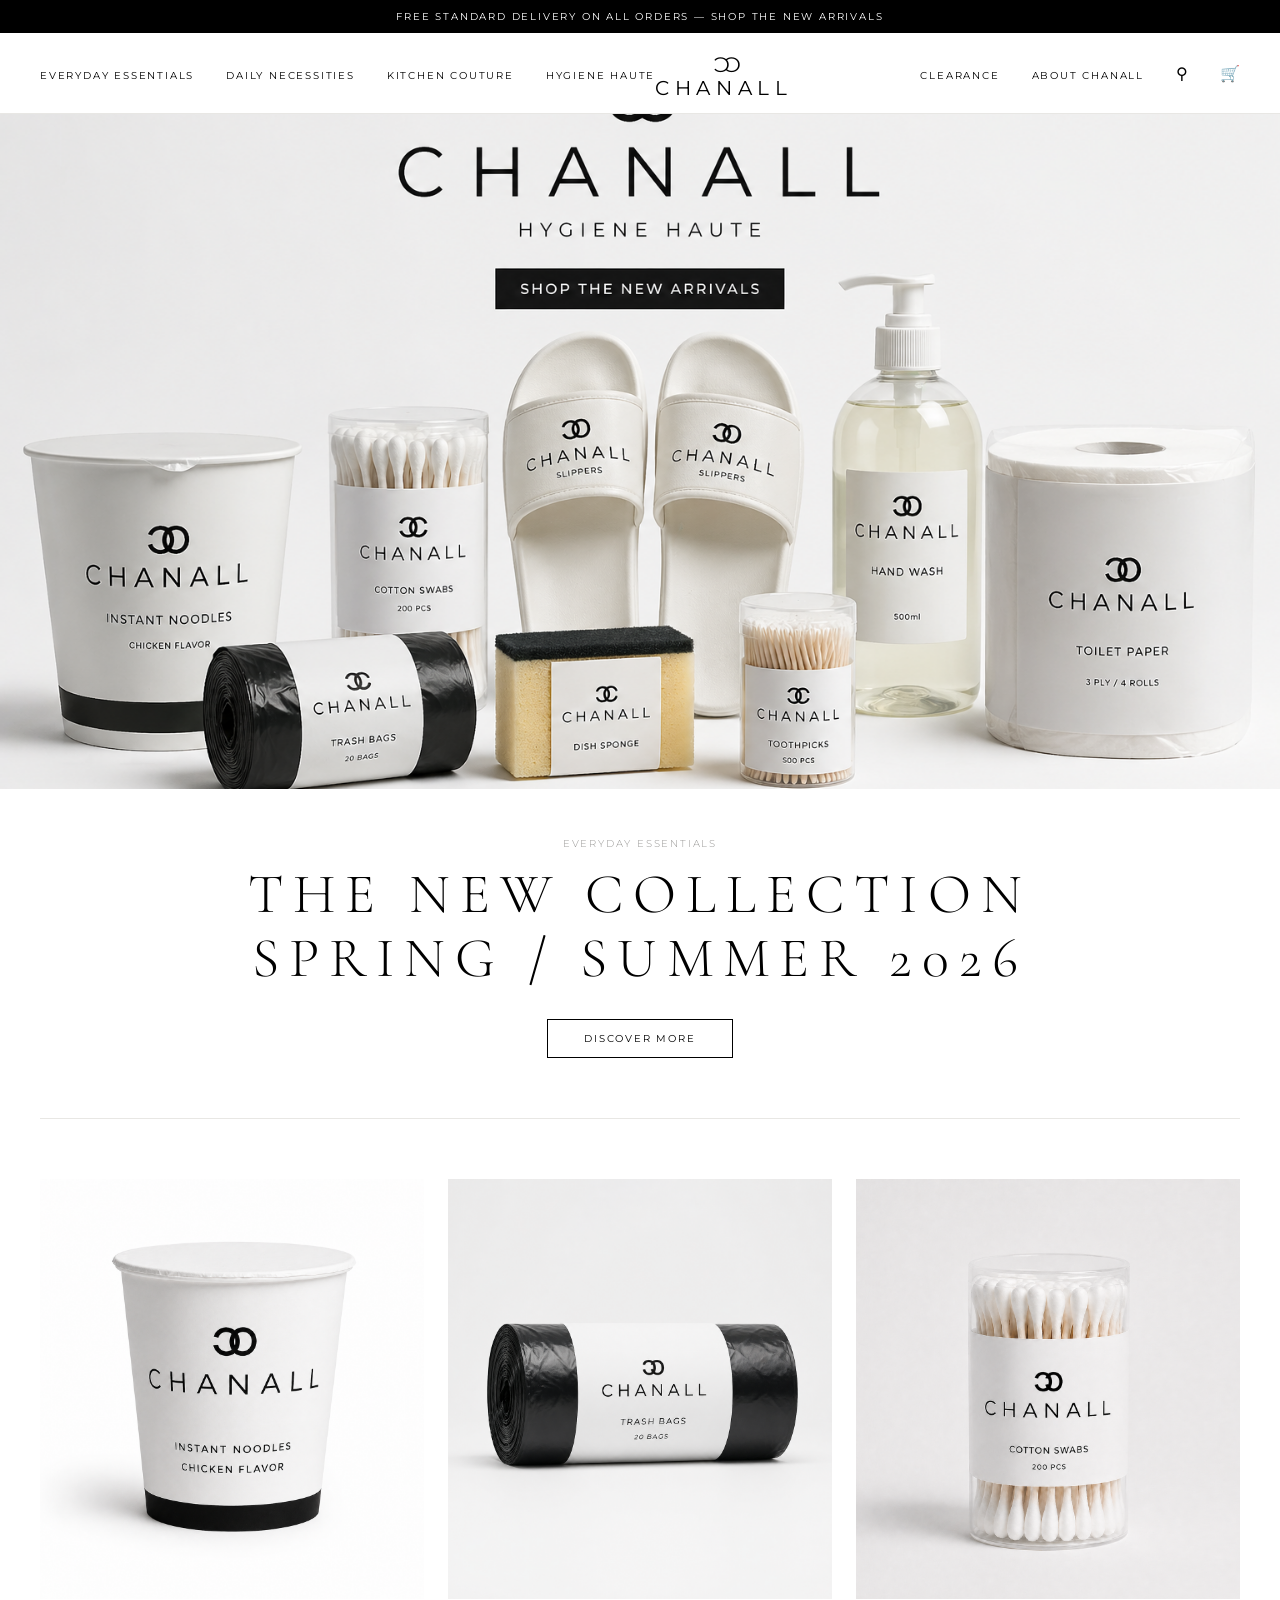
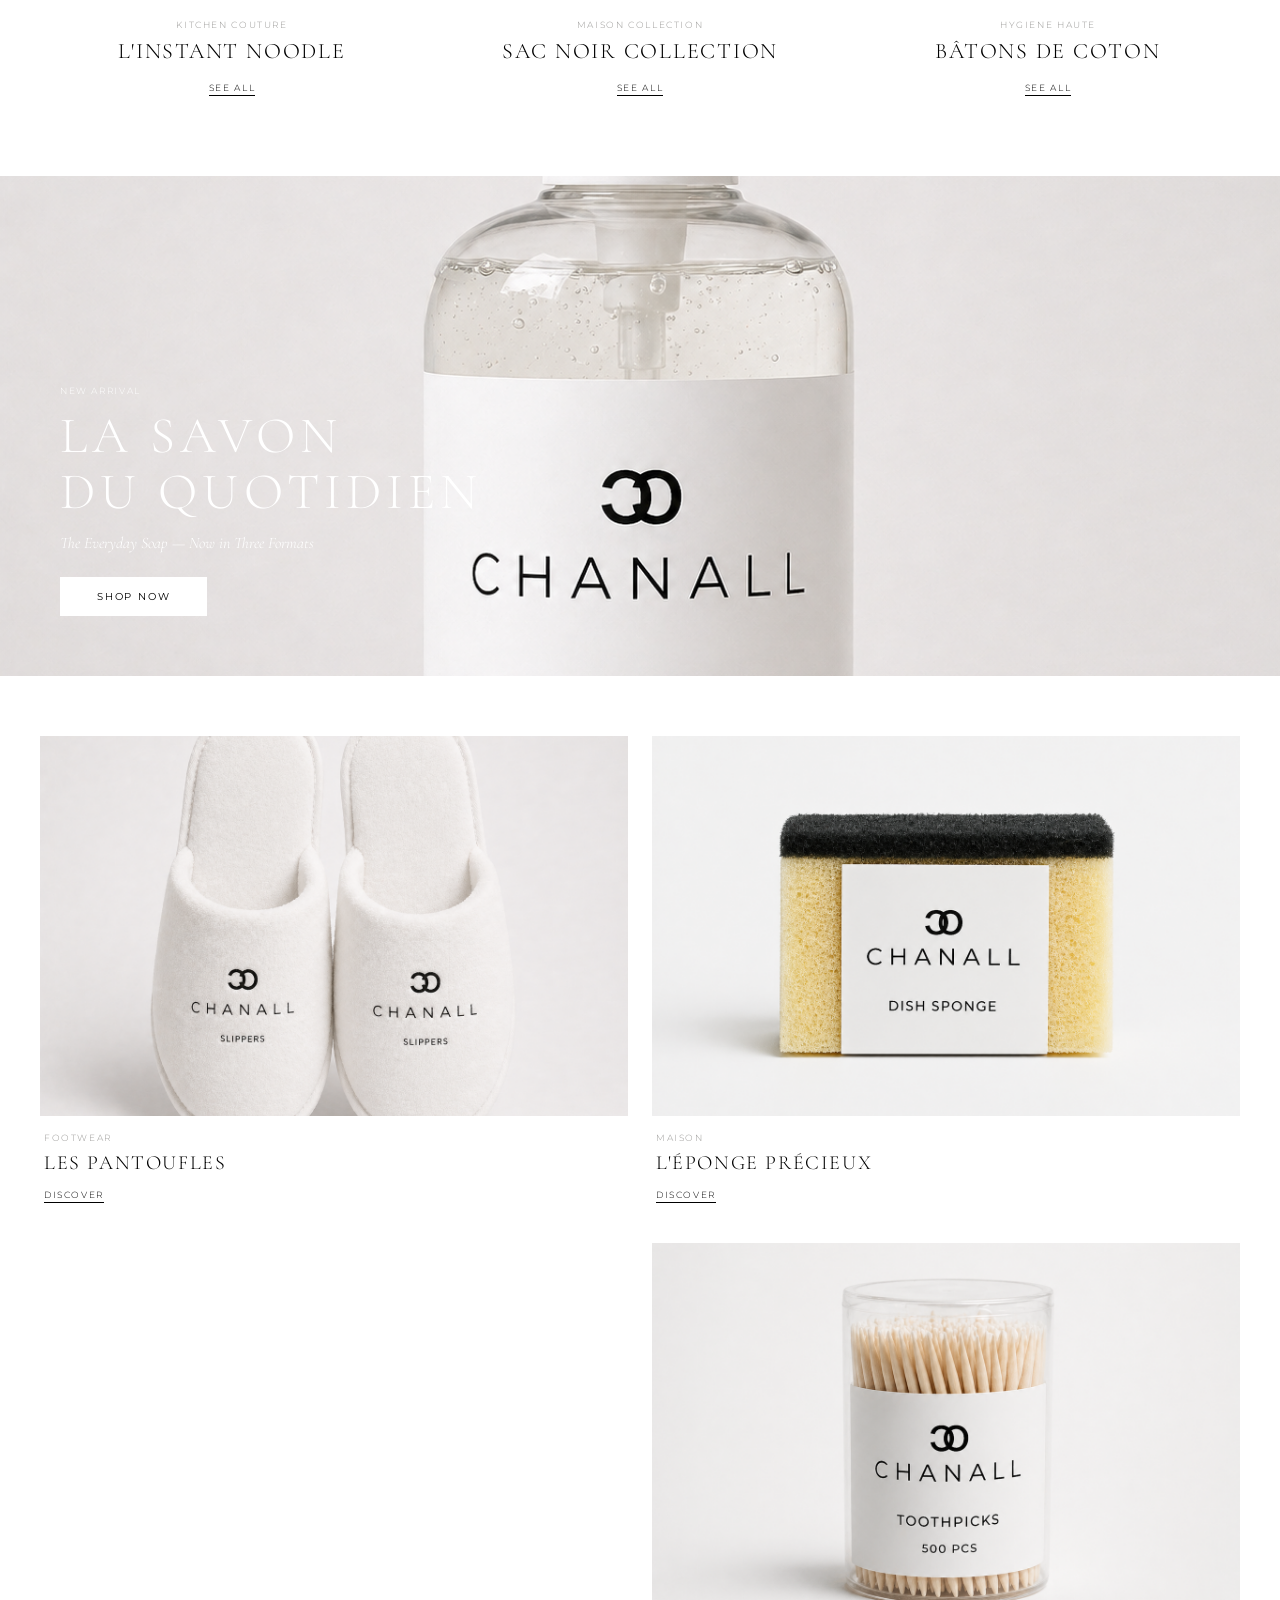
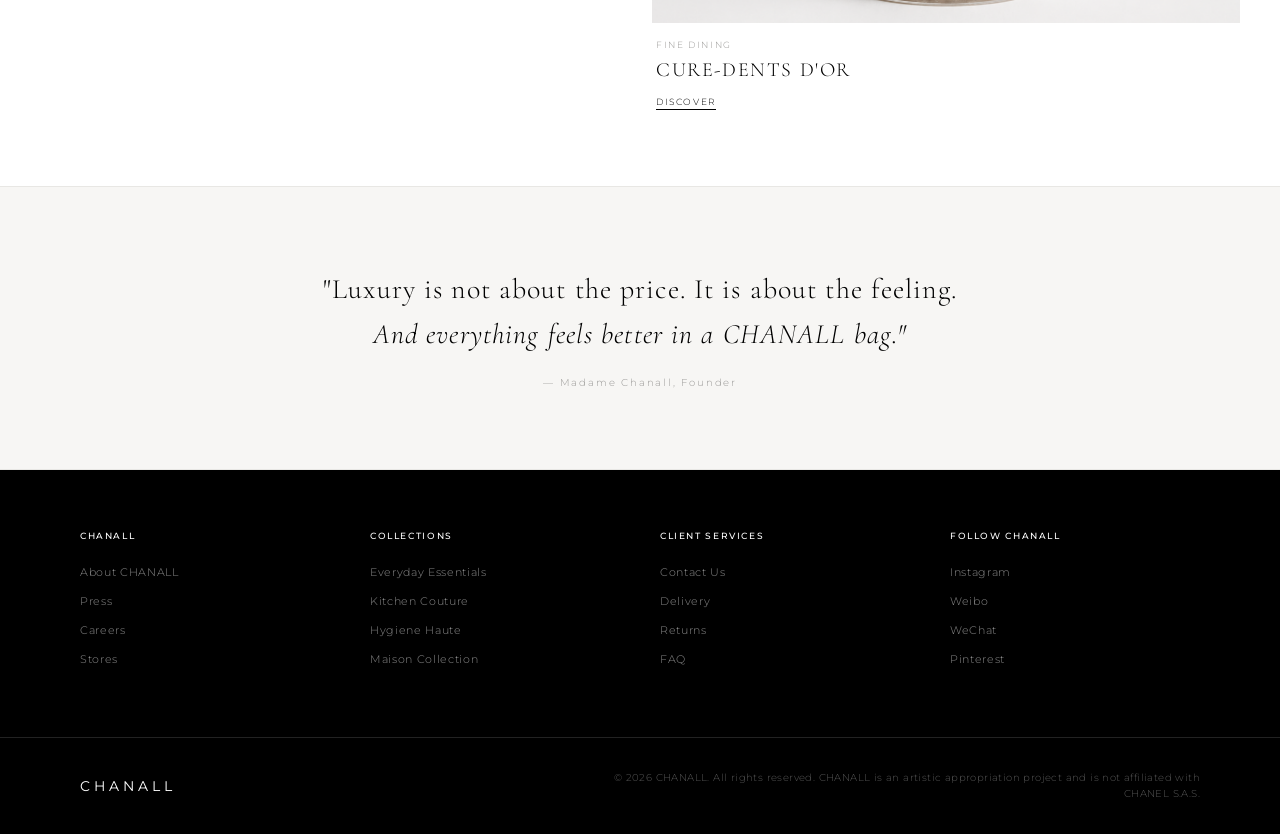
==== commit 85a741cd: "Add files via upload" ====
--- a/index.html
+++ b/index.html
@@ -60,7 +60,7 @@
     <div class="category-grid">
 
       <div class="category-card">
-        <img src="images/mf.png" alt="L'Instant Noodle" class="card-img" />
+        <img src="images/pm.png" alt="L'Instant Noodle" class="card-img" />
         <div class="card-text">
           <p class="card-cat">KITCHEN COUTURE</p>
           <h2 class="card-title">L'INSTANT NOODLE</h2>
@@ -78,7 +78,7 @@
       </div>
 
       <div class="category-card">
-        <img src="images/tmq.png" alt="Bâtons de Coton" class="card-img" />
+        <img src="images/mq.png" alt="Bâtons de Coton" class="card-img" />
         <div class="card-text">
           <p class="card-cat">HYGIENE HAUTE</p>
           <h2 class="card-title">BÂTONS DE COTON</h2>
@@ -91,7 +91,7 @@
 
   <!-- FULL WIDTH BANNER -->
   <section class="full-banner">
-    <img src="images/xsl.png" alt="La Savon du Quotidien" class="banner-img" />
+    <img src="images/xsy.png" alt="La Savon du Quotidien" class="banner-img" />
     <div class="banner-text-overlay">
       <p class="banner-cat">NEW ARRIVAL</p>
       <h2 class="banner-title">LA SAVON<br>DU QUOTIDIEN</h2>
